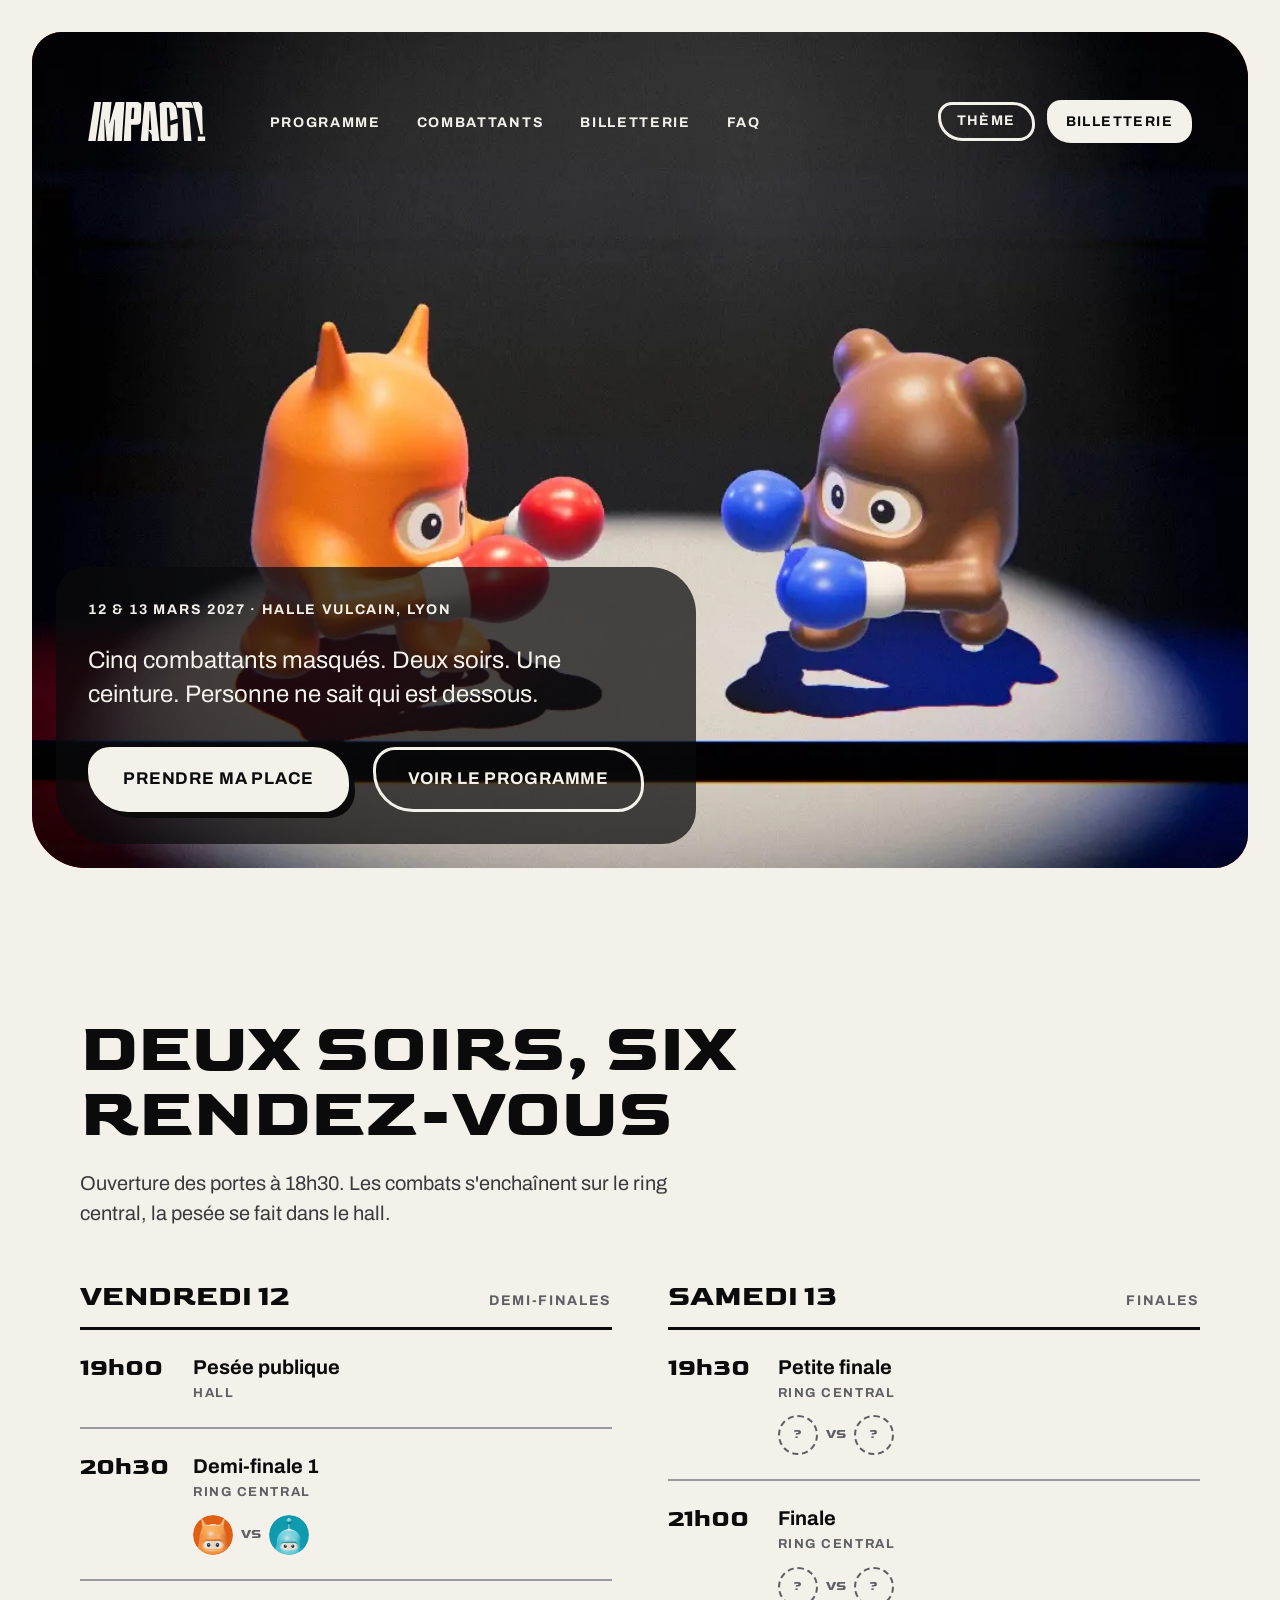
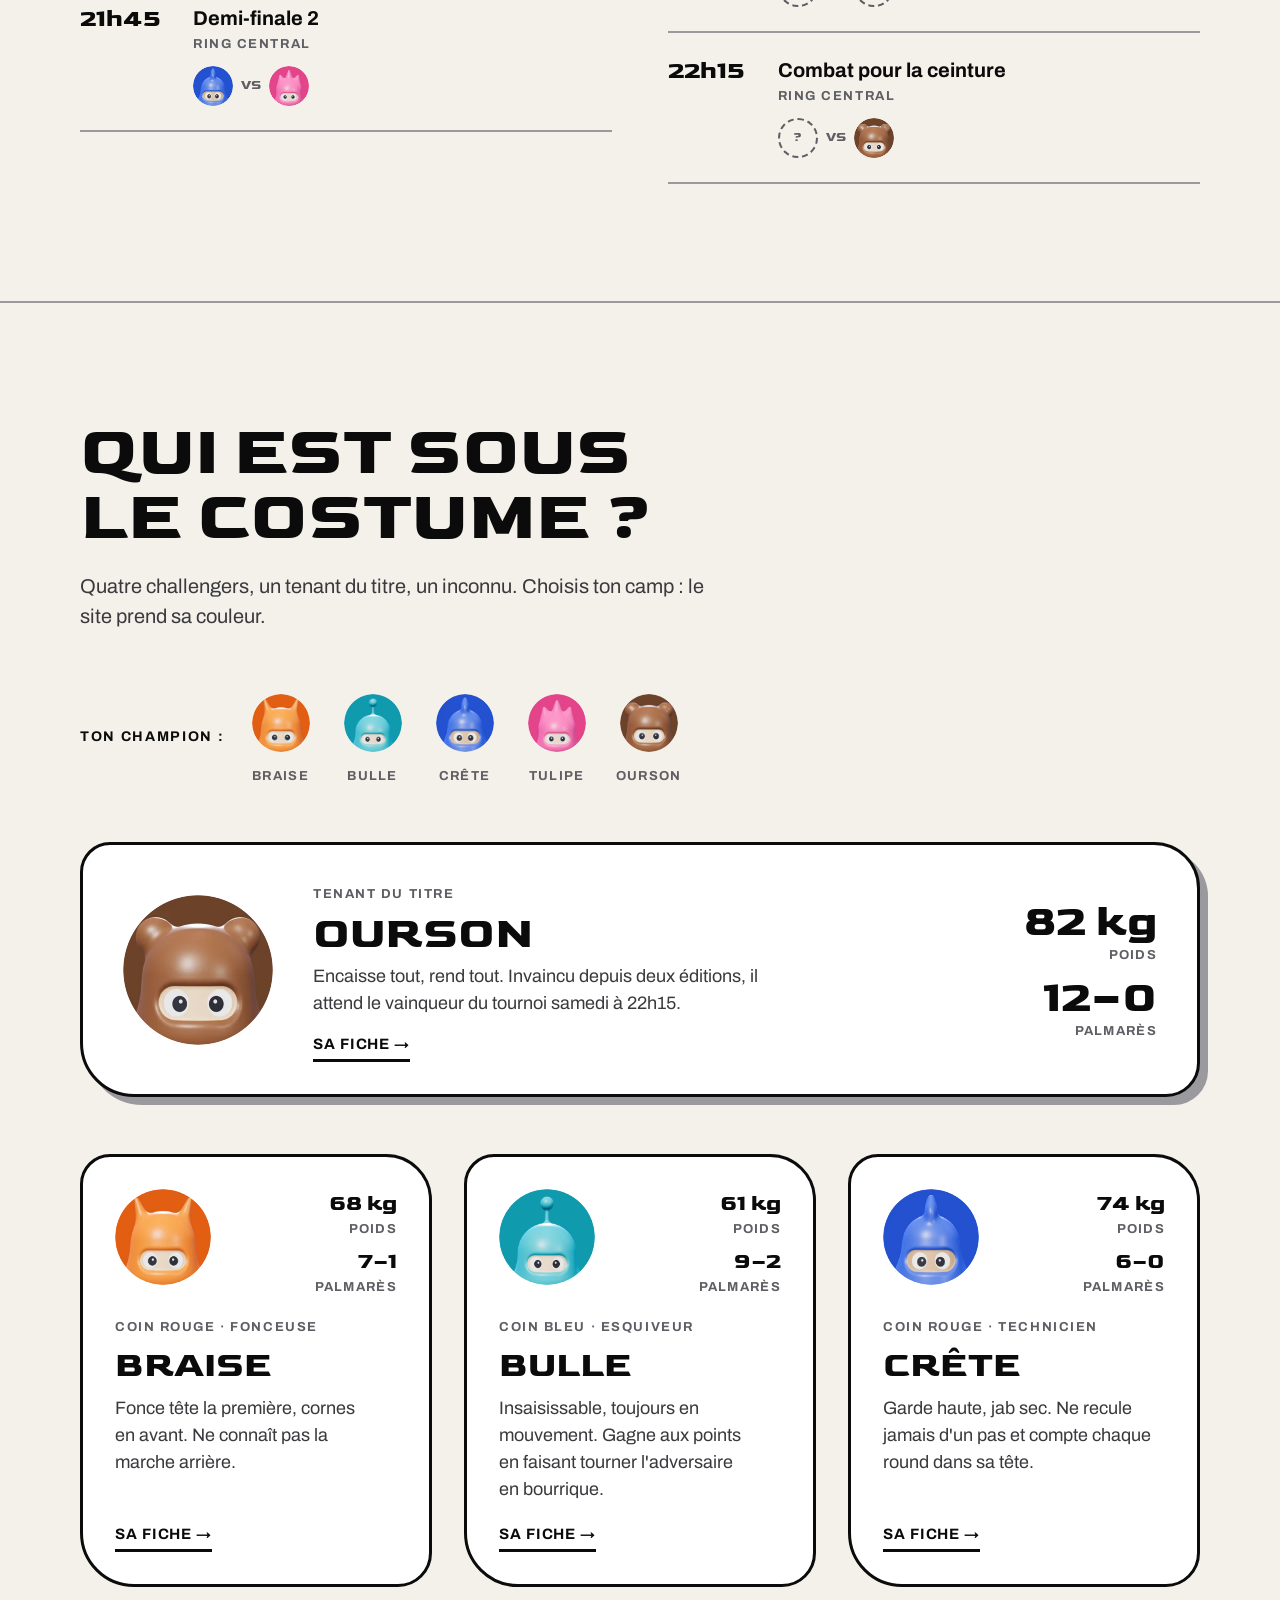
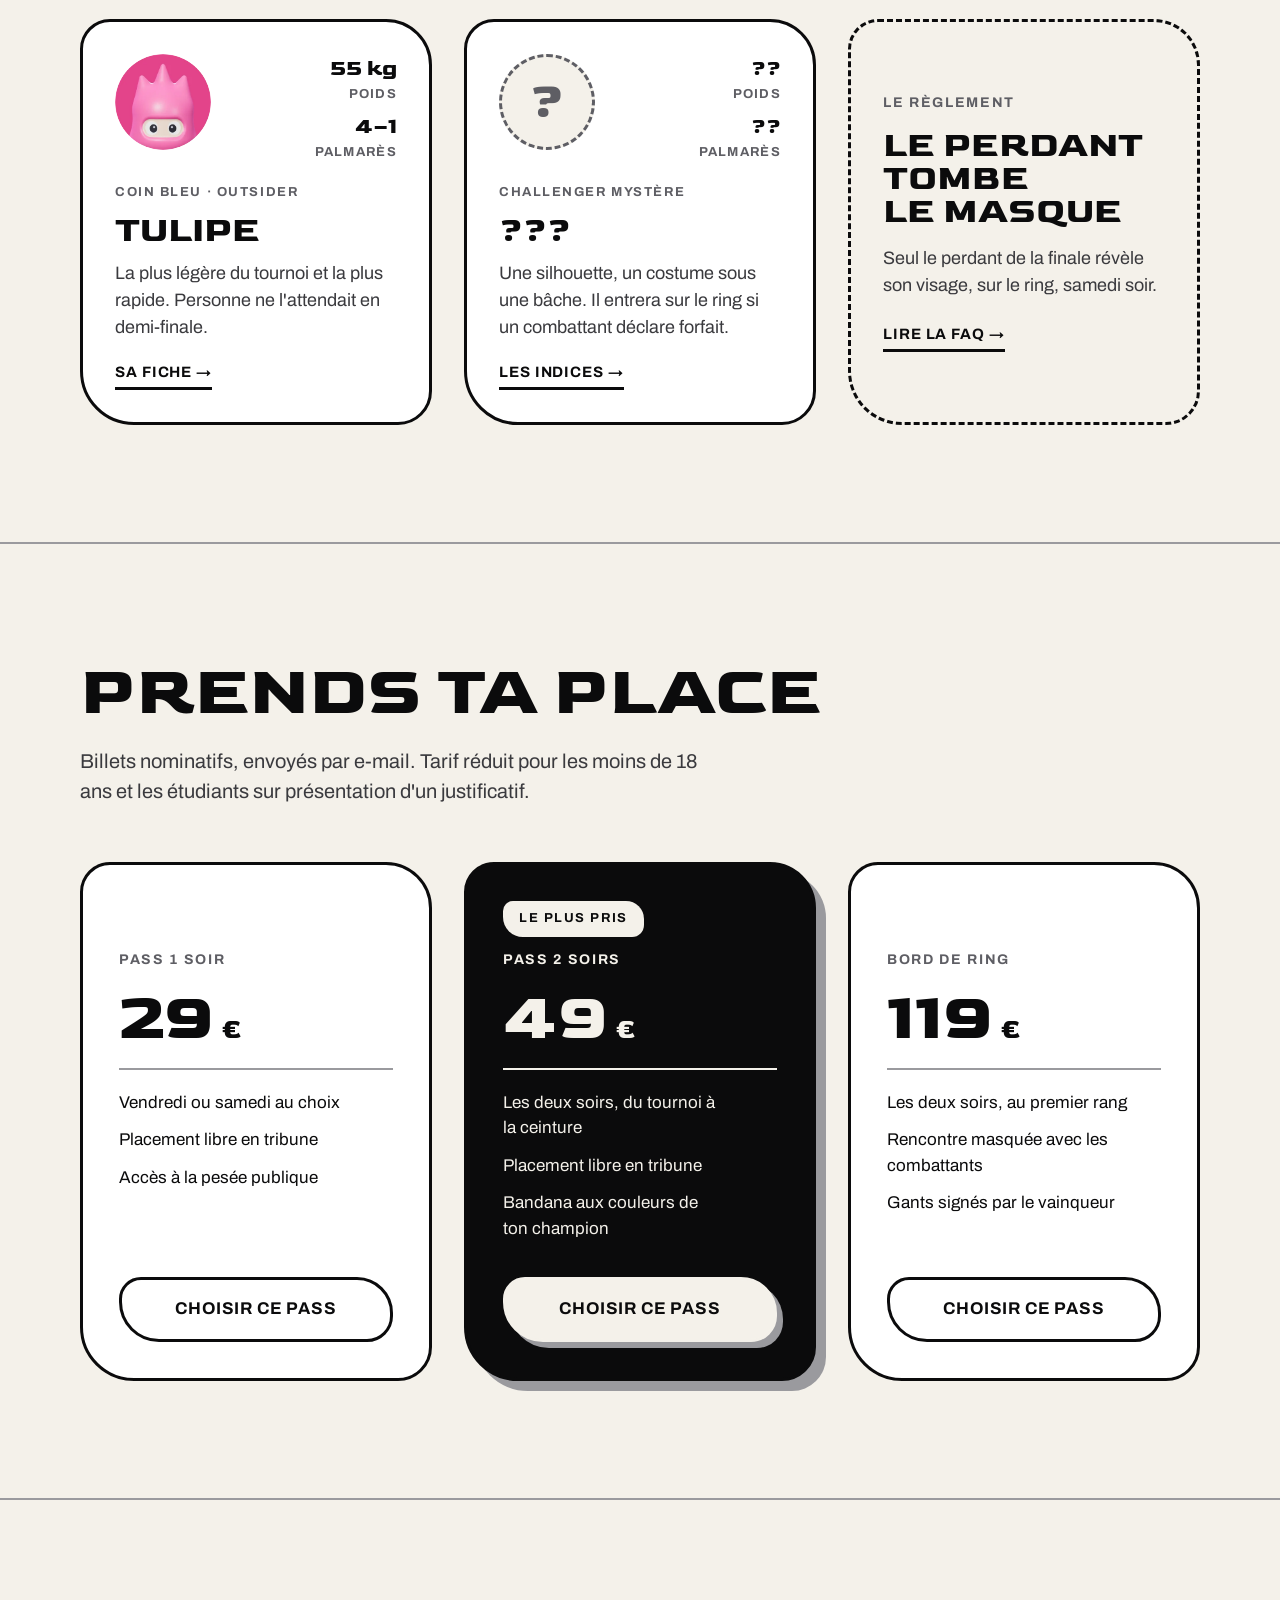
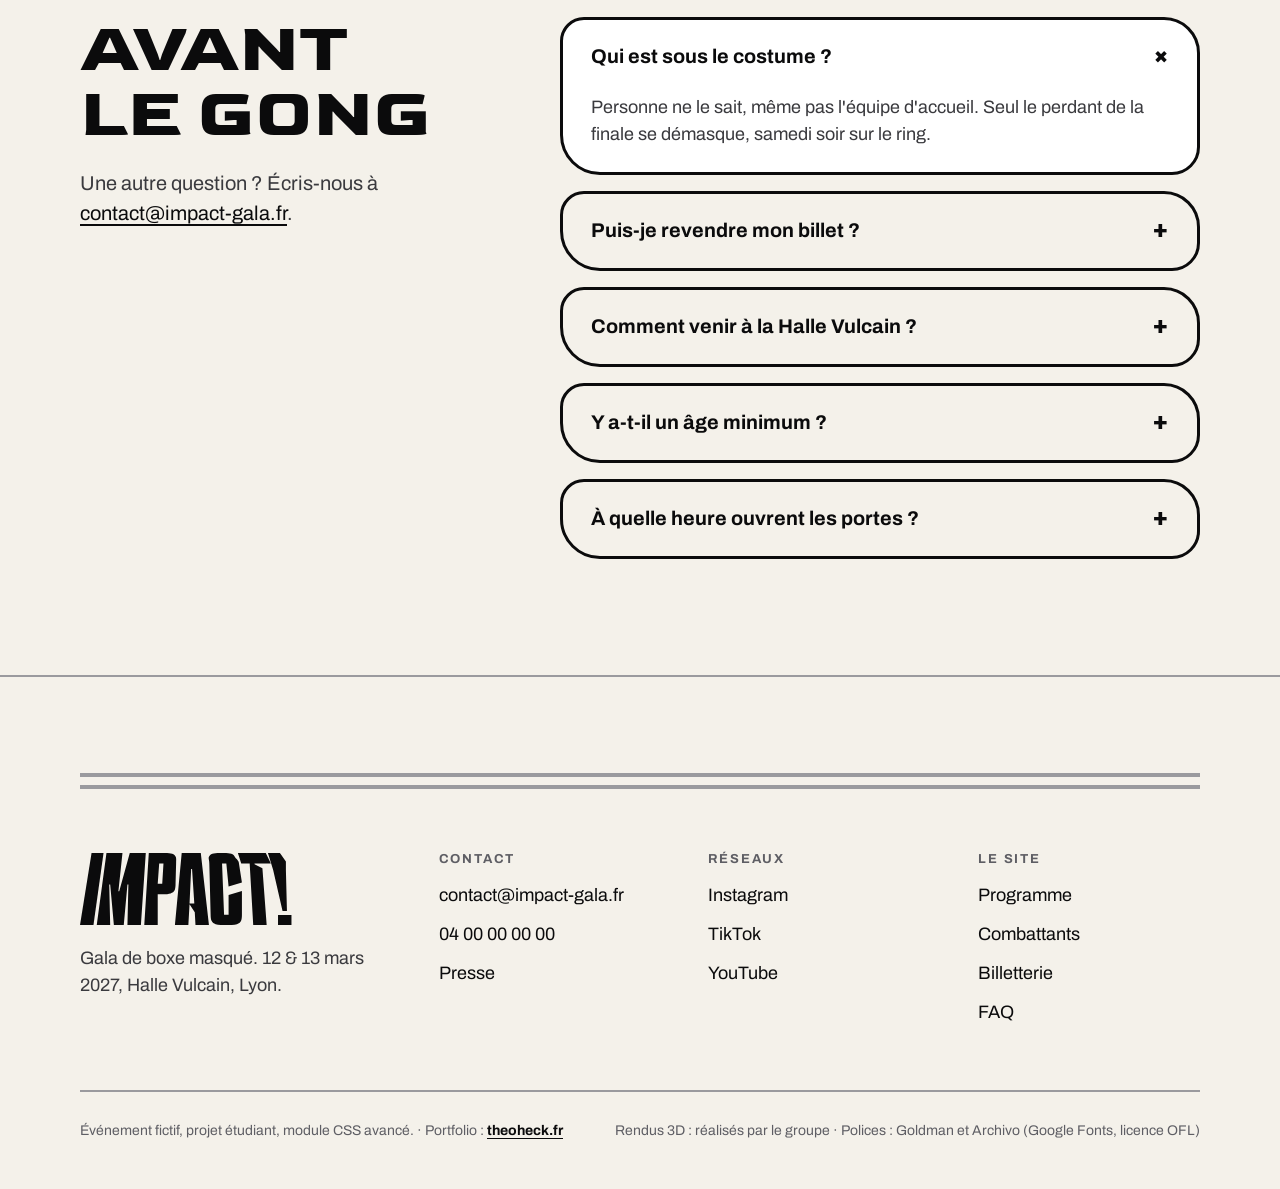
==== index.html @ b8bf63a7 "Site Impact! : accueil, fiches combattants et README" ====
<!doctype html>
<html lang="fr">
<head>
  <meta charset="utf-8">
  <meta name="viewport" content="width=device-width, initial-scale=1">
  <title>Impact! — Gala de boxe masqué · 12 &amp; 13 mars 2027, Lyon</title>
  <meta name="description" content="Impact!, gala de boxe masqué : cinq combattants en costume, deux soirs, une ceinture. 12 et 13 mars 2027 à la Halle Vulcain, Lyon.">
  <link rel="preconnect" href="https://fonts.googleapis.com">
  <link rel="preconnect" href="https://fonts.gstatic.com" crossorigin>
  <link rel="stylesheet" href="https://fonts.googleapis.com/css2?family=Archivo:wght@400;700&family=Goldman:wght@400;700&display=swap">
  <link rel="stylesheet" href="css/main.css">
</head>
<body>
  <svg class="u-visually-hidden" aria-hidden="true" focusable="false">
    <symbol id="logo-impact" viewBox="0 0 117.641 40">
      <path d="M6.41144 0.00103068H13.0582L7.46209 39.999H2.01035e-06L6.41144 0.00103068Z"/>
      <path d="M14.6831 0.00103068H23.565L21.305 21.2352H21.7672L27.6236 0.00103068H36.5055L33.7859 39.999H26.3237L26.852 17.4119H26.3237L24.2766 39.999H18.7956L16.7484 17.4119H16.2202L16.7484 39.999H9.28635L14.6831 0.00103068Z"/>
      <path d="M38.1769 0.00103068H47.0588C48.9016 0.00103068 50.2742 0.157884 51.1762 0.471592C52.1564 0.824515 52.8232 1.41272 53.1761 2.23621C53.4896 2.98126 53.3273 4.15767 53.3273 5.76544L53.0296 17.1178C53.0296 18.7256 52.8535 19.902 52.5014 20.647C52.1053 21.4705 51.3568 22.0587 50.2562 22.4116C49.2436 22.7254 47.7028 22.8822 45.6335 22.8822H43.1242V39.999H35.6623L38.1769 0.00103068ZM43.9436 5.76544L43.1242 17.1178H45.6335L46.3208 5.76544H43.9436Z"/>
      <path d="M56.4397 0.00103068H67.0274L71.5519 39.999H64.0896L63.6935 32.8817L60.788 28.4702L60.1275 39.999H52.6655L56.4397 0.00103068ZM61.6774 8.82411L60.788 27.9996H63.4294L62.178 8.82411H61.6774Z"/>
      <path d="M77.6228 0.00103068H79.8579C81.7011 0.00103068 83.0737 0.157884 83.9754 0.471592C84.9559 0.824515 85.6224 1.41272 85.9753 2.23621C86.2891 2.98126 88.2099 4.15767 88.2099 5.76544L89.8527 16.4119L82.4566 18.6471L81.2035 5.76544H78.8262L79.9474 34.2346H82.4566V23.3528L89.8527 21.1176V34.2346C89.8527 35.8424 89.6766 37.0188 89.3242 37.7638C88.9281 38.5873 88.1799 39.1755 87.0791 39.5284C86.0665 39.8422 84.5257 39.999 82.4566 39.999H79.9474C77.8339 39.999 76.2711 39.8422 75.2588 39.5284C74.2021 39.1755 73.4756 38.5873 73.0795 37.7638C72.6833 37.0188 72.4851 35.8424 72.4851 34.2346L71.7575 5.76544C71.7575 4.15767 71.1525 2.98126 71.5054 2.23621C71.8584 1.41272 72.5054 0.824515 73.4465 0.471592C74.3485 0.157884 75.7405 0.00103068 77.6228 0.00103068Z"/>
      <path d="M87.6231 0.00103068H103.093L105.914 5.76544H96.8435V6.17718L101.223 8.47118L103.589 39.999H96.1271L94.1537 5.76544H89.4619L87.6231 0.00103068Z"/>
      <path d="M104.292 0.00103068H110.939L114.259 4.70667V9.41231L114.841 32.1758H112.398L107.19 9.41231L104.292 0.00103068ZM109.888 34.411H117.35V39.999H109.888V34.411Z"/>
    </symbol>
  </svg>

  <a class="skip-link" href="#contenu">Aller au contenu</a>

  <header class="site-header">
    <h1 class="site-header__brand" id="hero-titre">
      <a href="index.html" class="site-header__logo"><svg class="logo" viewBox="0 0 117.641 40" aria-hidden="true" focusable="false"><use href="#logo-impact"/></svg><span class="u-visually-hidden">Impact! Gala de boxe masqué</span></a>
    </h1>

    <button class="btn btn--small btn--ghost site-header__menu" type="button" popovertarget="menu-principal">Menu</button>

    <nav class="nav" id="menu-principal" popover aria-label="Navigation principale">
      <ul class="nav__list" role="list">
        <li><a class="nav__link" href="#programme">Programme</a></li>
        <li><a class="nav__link" href="#combattants">Combattants</a></li>
        <li><a class="nav__link" href="#billetterie">Billetterie</a></li>
        <li><a class="nav__link" href="#faq">FAQ</a></li>
      </ul>
      <button class="btn btn--small btn--ghost nav__close" type="button" popovertarget="menu-principal" popovertargetaction="hide">Fermer</button>
    </nav>

    <div class="site-header__actions">
      <label class="theme-switch">
        <input class="theme-switch__input" type="checkbox" id="theme-toggle">
        <span class="theme-switch__label">Thème<span class="u-visually-hidden"> : inverser clair et sombre</span></span>
      </label>
      <a class="btn btn--small site-header__cta" href="#billetterie">Billetterie</a>
    </div>
  </header>

  <main id="contenu">

    <section class="hero" aria-labelledby="hero-titre">
      <p class="hero__date label">
        <time datetime="2027-03-12">12</time> &amp; <time datetime="2027-03-13">13 mars 2027</time> · Halle Vulcain, Lyon
      </p>
      <div class="hero__media">
        <video class="hero__video" src="img/braise-vs-ourson.mp4" poster="img/braise-vs-ourson-poster.webp" width="1280" height="720" autoplay muted loop playsinline aria-label="Boucle vidéo : Braise, costume orange à cornes, et Ourson, costume marron à oreilles rondes, échangent des coups sous le projecteur du ring."></video>
      </div>
      <p class="hero__lead">Cinq combattants masqués. Deux soirs. Une ceinture. Personne ne sait qui est dessous.</p>
      <div class="hero__actions">
        <a class="btn" href="#billetterie">Prendre ma place</a>
        <a class="btn btn--ghost" href="#programme">Voir le programme</a>
      </div>
    </section>

    <section class="section programme" id="programme" aria-labelledby="programme-titre">
      <div class="section__intro programme__intro">
        <h2 class="section__title" id="programme-titre">Deux soirs, six rendez-vous</h2>
        <p class="section__lead">Ouverture des portes à 18h30. Les combats s'enchaînent sur le ring central, la pesée se fait dans le hall.</p>
      </div>

      <div class="day programme__day1">
        <h3 class="day__title">Vendredi 12 <span class="day__phase">Demi-finales</span></h3>
        <ol class="day__slots" role="list">
          <li class="slot">
            <time class="slot__time" datetime="2027-03-12T19:00">19h00</time>
            <div class="slot__body">
              <p class="slot__title">Pesée publique</p>
              <p class="slot__place">Hall</p>
            </div>
          </li>
          <li class="slot">
            <time class="slot__time" datetime="2027-03-12T20:30">20h30</time>
            <div class="slot__body">
              <p class="slot__title">Demi-finale 1</p>
              <p class="slot__place">Ring central</p>
              <p class="versus">
                <img class="versus__fighter" src="img/braise.webp" width="40" height="40" alt="Braise">
                <span class="versus__vs">VS</span>
                <img class="versus__fighter" src="img/bulle.webp" width="40" height="40" alt="Bulle">
              </p>
            </div>
          </li>
          <li class="slot">
            <time class="slot__time" datetime="2027-03-12T21:45">21h45</time>
            <div class="slot__body">
              <p class="slot__title">Demi-finale 2</p>
              <p class="slot__place">Ring central</p>
              <p class="versus">
                <img class="versus__fighter" src="img/crete.webp" width="40" height="40" alt="Crête">
                <span class="versus__vs">VS</span>
                <img class="versus__fighter" src="img/tulipe.webp" width="40" height="40" alt="Tulipe">
              </p>
            </div>
          </li>
        </ol>
      </div>

      <div class="day programme__day2">
        <h3 class="day__title">Samedi 13 <span class="day__phase">Finales</span></h3>
        <ol class="day__slots" role="list">
          <li class="slot">
            <time class="slot__time" datetime="2027-03-13T19:30">19h30</time>
            <div class="slot__body">
              <p class="slot__title">Petite finale</p>
              <p class="slot__place">Ring central</p>
              <p class="versus">
                <span class="versus__fighter versus__fighter--unknown" role="img" aria-label="Perdant de la demi-finale 1">?</span>
                <span class="versus__vs">VS</span>
                <span class="versus__fighter versus__fighter--unknown" role="img" aria-label="Perdant de la demi-finale 2">?</span>
              </p>
            </div>
          </li>
          <li class="slot">
            <time class="slot__time" datetime="2027-03-13T21:00">21h00</time>
            <div class="slot__body">
              <p class="slot__title">Finale</p>
              <p class="slot__place">Ring central</p>
              <p class="versus">
                <span class="versus__fighter versus__fighter--unknown" role="img" aria-label="Vainqueur de la demi-finale 1">?</span>
                <span class="versus__vs">VS</span>
                <span class="versus__fighter versus__fighter--unknown" role="img" aria-label="Vainqueur de la demi-finale 2">?</span>
              </p>
            </div>
          </li>
          <li class="slot">
            <time class="slot__time" datetime="2027-03-13T22:15">22h15</time>
            <div class="slot__body">
              <p class="slot__title">Combat pour la ceinture</p>
              <p class="slot__place">Ring central</p>
              <p class="versus">
                <span class="versus__fighter versus__fighter--unknown" role="img" aria-label="Vainqueur du tournoi">?</span>
                <span class="versus__vs">VS</span>
                <img class="versus__fighter" src="img/ourson.webp" width="40" height="40" alt="Ourson">
              </p>
            </div>
          </li>
        </ol>
      </div>
    </section>

    <section class="section" id="combattants" aria-labelledby="combattants-titre">
      <div class="section__intro">
        <h2 class="section__title" id="combattants-titre">Qui est sous le costume ?</h2>
        <p class="section__lead">Quatre challengers, un tenant du titre, un inconnu. Choisis ton camp : le site prend sa couleur.</p>
      </div>

      <fieldset class="picker">
        <legend class="picker__legend label">Ton champion :</legend>
        <ul class="picker__list" role="list">
          <li>
            <input class="picker__input" type="radio" name="champion" id="champion-braise">
            <label class="picker__option" for="champion-braise"><img class="picker__avatar" src="img/braise.webp" width="60" height="60" alt="">Braise</label>
          </li>
          <li>
            <input class="picker__input" type="radio" name="champion" id="champion-bulle">
            <label class="picker__option" for="champion-bulle"><img class="picker__avatar" src="img/bulle.webp" width="60" height="60" alt="">Bulle</label>
          </li>
          <li>
            <input class="picker__input" type="radio" name="champion" id="champion-crete">
            <label class="picker__option" for="champion-crete"><img class="picker__avatar" src="img/crete.webp" width="60" height="60" alt="">Crête</label>
          </li>
          <li>
            <input class="picker__input" type="radio" name="champion" id="champion-tulipe">
            <label class="picker__option" for="champion-tulipe"><img class="picker__avatar" src="img/tulipe.webp" width="60" height="60" alt="">Tulipe</label>
          </li>
          <li>
            <input class="picker__input" type="radio" name="champion" id="champion-ourson">
            <label class="picker__option" for="champion-ourson"><img class="picker__avatar" src="img/ourson.webp" width="60" height="60" alt="">Ourson</label>
          </li>
        </ul>
      </fieldset>

      <div class="spotlight">
        <article class="fighter">
          <img class="fighter__avatar fighter__avatar--ourson" src="img/ourson.webp" width="150" height="150" alt="Ourson, costume marron à oreilles rondes">
          <dl class="fighter__stats">
            <div class="fighter__stat"><dt>Poids</dt><dd>82 kg</dd></div>
            <div class="fighter__stat"><dt>Palmarès</dt><dd>12–0</dd></div>
          </dl>
          <p class="fighter__role">Tenant du titre</p>
          <h3 class="fighter__name">Ourson</h3>
          <p class="fighter__bio">Encaisse tout, rend tout. Invaincu depuis deux éditions, il attend le vainqueur du tournoi samedi à 22h15.</p>
          <a class="link-arrow fighter__link" href="ourson.html">Sa fiche →</a>
        </article>
      </div>

      <ul class="fighters" role="list">
        <li class="fighters__item">
          <article class="fighter">
            <img class="fighter__avatar fighter__avatar--braise" src="img/braise.webp" width="128" height="128" alt="Braise, costume orange à deux cornes">
            <dl class="fighter__stats">
              <div class="fighter__stat"><dt>Poids</dt><dd>68 kg</dd></div>
              <div class="fighter__stat"><dt>Palmarès</dt><dd>7–1</dd></div>
            </dl>
            <p class="fighter__role">Coin rouge · Fonceuse</p>
            <h3 class="fighter__name">Braise</h3>
            <p class="fighter__bio">Fonce tête la première, cornes en avant. Ne connaît pas la marche arrière.</p>
            <a class="link-arrow fighter__link" href="braise.html">Sa fiche →</a>
          </article>
        </li>
        <li class="fighters__item">
          <article class="fighter">
            <img class="fighter__avatar fighter__avatar--bulle" src="img/bulle.webp" width="128" height="128" alt="Bulle, costume bleu ciel à antenne">
            <dl class="fighter__stats">
              <div class="fighter__stat"><dt>Poids</dt><dd>61 kg</dd></div>
              <div class="fighter__stat"><dt>Palmarès</dt><dd>9–2</dd></div>
            </dl>
            <p class="fighter__role">Coin bleu · Esquiveur</p>
            <h3 class="fighter__name">Bulle</h3>
            <p class="fighter__bio">Insaisissable, toujours en mouvement. Gagne aux points en faisant tourner l'adversaire en bourrique.</p>
            <a class="link-arrow fighter__link" href="bulle.html">Sa fiche →</a>
          </article>
        </li>
        <li class="fighters__item">
          <article class="fighter">
            <img class="fighter__avatar fighter__avatar--crete" src="img/crete.webp" width="128" height="128" alt="Crête, costume bleu à aileron">
            <dl class="fighter__stats">
              <div class="fighter__stat"><dt>Poids</dt><dd>74 kg</dd></div>
              <div class="fighter__stat"><dt>Palmarès</dt><dd>6–0</dd></div>
            </dl>
            <p class="fighter__role">Coin rouge · Technicien</p>
            <h3 class="fighter__name">Crête</h3>
            <p class="fighter__bio">Garde haute, jab sec. Ne recule jamais d'un pas et compte chaque round dans sa tête.</p>
            <a class="link-arrow fighter__link" href="crete.html">Sa fiche →</a>
          </article>
        </li>
        <li class="fighters__item">
          <article class="fighter">
            <img class="fighter__avatar fighter__avatar--tulipe" src="img/tulipe.webp" width="128" height="128" alt="Tulipe, costume rose à couronne">
            <dl class="fighter__stats">
              <div class="fighter__stat"><dt>Poids</dt><dd>55 kg</dd></div>
              <div class="fighter__stat"><dt>Palmarès</dt><dd>4–1</dd></div>
            </dl>
            <p class="fighter__role">Coin bleu · Outsider</p>
            <h3 class="fighter__name">Tulipe</h3>
            <p class="fighter__bio">La plus légère du tournoi et la plus rapide. Personne ne l'attendait en demi-finale.</p>
            <a class="link-arrow fighter__link" href="tulipe.html">Sa fiche →</a>
          </article>
        </li>
        <li class="fighters__item">
          <article class="fighter fighter--mystery">
            <span class="fighter__avatar fighter__avatar--unknown" role="img" aria-label="Silhouette inconnue">?</span>
            <dl class="fighter__stats">
              <div class="fighter__stat"><dt>Poids</dt><dd>??</dd></div>
              <div class="fighter__stat"><dt>Palmarès</dt><dd>??</dd></div>
            </dl>
            <p class="fighter__role">Challenger mystère</p>
            <h3 class="fighter__name">???</h3>
            <p class="fighter__bio">Une silhouette, un costume sous une bâche. Il entrera sur le ring si un combattant déclare forfait.</p>
            <a class="link-arrow fighter__link" href="mystere.html">Les indices →</a>
          </article>
        </li>
        <li class="fighters__item">
          <article class="rules">
            <p class="rules__kicker label">Le règlement</p>
            <h3 class="rules__title">Le perdant tombe le masque</h3>
            <p class="rules__text">Seul le perdant de la finale révèle son visage, sur le ring, samedi soir.</p>
            <a class="link-arrow" href="#faq">Lire la FAQ →</a>
          </article>
        </li>
      </ul>
    </section>

    <section class="section" id="billetterie" aria-labelledby="billetterie-titre">
      <div class="section__intro">
        <h2 class="section__title" id="billetterie-titre">Prends ta place</h2>
        <p class="section__lead">Billets nominatifs, envoyés par e-mail. Tarif réduit pour les moins de 18 ans et les étudiants sur présentation d'un justificatif.</p>
      </div>

      <ul class="offers" role="list">
        <li class="offers__item">
          <article class="offer" aria-labelledby="offre-1">
            <h3 class="offer__name" id="offre-1">Pass 1 soir</h3>
            <p class="offer__price">29<span class="offer__currency"> €</span></p>
            <ul class="offer__perks" role="list">
              <li>Vendredi ou samedi au choix</li>
              <li>Placement libre en tribune</li>
              <li>Accès à la pesée publique</li>
            </ul>
            <a class="btn btn--ghost btn--block offer__cta" href="#billetterie" aria-describedby="offre-1">Choisir ce pass</a>
          </article>
        </li>
        <li class="offers__item">
          <article class="offer" aria-labelledby="offre-2">
            <p class="offer__badge">Le plus pris</p>
            <h3 class="offer__name" id="offre-2">Pass 2 soirs</h3>
            <p class="offer__price">49<span class="offer__currency"> €</span></p>
            <ul class="offer__perks" role="list">
              <li>Les deux soirs, du tournoi à la ceinture</li>
              <li>Placement libre en tribune</li>
              <li>Bandana aux couleurs de ton champion</li>
            </ul>
            <a class="btn btn--block offer__cta" href="#billetterie" aria-describedby="offre-2">Choisir ce pass</a>
          </article>
        </li>
        <li class="offers__item">
          <article class="offer" aria-labelledby="offre-3">
            <h3 class="offer__name" id="offre-3">Bord de ring</h3>
            <p class="offer__price">119<span class="offer__currency"> €</span></p>
            <ul class="offer__perks" role="list">
              <li>Les deux soirs, au premier rang</li>
              <li>Rencontre masquée avec les combattants</li>
              <li>Gants signés par le vainqueur</li>
            </ul>
            <a class="btn btn--ghost btn--block offer__cta" href="#billetterie" aria-describedby="offre-3">Choisir ce pass</a>
          </article>
        </li>
      </ul>
    </section>

    <section class="section faq" id="faq" aria-labelledby="faq-titre">
      <div class="section__intro faq__intro">
        <h2 class="section__title" id="faq-titre">Avant le gong</h2>
        <p class="section__lead">Une autre question ? Écris-nous à <a href="mailto:contact@impact-gala.fr">contact@impact-gala.fr</a>.</p>
      </div>

      <div class="faq__list">
        <details class="faq-item" name="faq" open>
          <summary class="faq-item__question">Qui est sous le costume ?</summary>
          <p class="faq-item__answer">Personne ne le sait, même pas l'équipe d'accueil. Seul le perdant de la finale se démasque, samedi soir sur le ring.</p>
        </details>
        <details class="faq-item" name="faq">
          <summary class="faq-item__question">Puis-je revendre mon billet ?</summary>
          <p class="faq-item__answer">Oui, sur la bourse officielle du site jusqu'au 10 mars à minuit. Les billets étant nominatifs, le nouveau nom est inscrit gratuitement.</p>
        </details>
        <details class="faq-item" name="faq">
          <summary class="faq-item__question">Comment venir à la Halle Vulcain ?</summary>
          <p class="faq-item__answer">En tram, arrêt Vulcain, puis trois minutes à pied. Un parking vélo gardé est installé devant l'entrée ; il n'y a pas de parking voiture sur place.</p>
        </details>
        <details class="faq-item" name="faq">
          <summary class="faq-item__question">Y a-t-il un âge minimum ?</summary>
          <p class="faq-item__answer">Le gala est ouvert dès 12 ans. Les moins de 16 ans viennent accompagnés d'un adulte muni de son propre billet.</p>
        </details>
        <details class="faq-item" name="faq">
          <summary class="faq-item__question">À quelle heure ouvrent les portes ?</summary>
          <p class="faq-item__answer">À 18h30 les deux soirs. Vendredi, la pesée publique commence à 19h00 dans le hall, avant la première demi-finale.</p>
        </details>
      </div>
    </section>

  </main>

  <footer class="site-footer">
    <div class="site-footer__ropes" aria-hidden="true"></div>
    <div class="site-footer__grid">
      <div class="site-footer__brand">
        <svg class="logo logo--footer" viewBox="0 0 117.641 40" aria-hidden="true" focusable="false"><use href="#logo-impact"/></svg>
        <p>Gala de boxe masqué. 12 &amp; 13 mars 2027, Halle Vulcain, Lyon.</p>
      </div>
      <div class="site-footer__col">
        <h2 class="site-footer__heading" id="footer-contact">Contact</h2>
        <ul class="site-footer__links" role="list">
          <li><a href="mailto:contact@impact-gala.fr">contact@impact-gala.fr</a></li>
          <li><a href="tel:+33400000000">04 00 00 00 00</a></li>
          <li><a href="mailto:presse@impact-gala.fr">Presse</a></li>
        </ul>
      </div>
      <div class="site-footer__col">
        <h2 class="site-footer__heading" id="footer-reseaux">Réseaux</h2>
        <ul class="site-footer__links" role="list">
          <li><a href="https://www.instagram.com/">Instagram <span class="u-visually-hidden">(compte fictif)</span></a></li>
          <li><a href="https://www.tiktok.com/">TikTok <span class="u-visually-hidden">(compte fictif)</span></a></li>
          <li><a href="https://www.youtube.com/">YouTube <span class="u-visually-hidden">(compte fictif)</span></a></li>
        </ul>
      </div>
      <nav class="site-footer__col" aria-labelledby="footer-site">
        <h2 class="site-footer__heading" id="footer-site">Le site</h2>
        <ul class="site-footer__links" role="list">
          <li><a href="#programme">Programme</a></li>
          <li><a href="#combattants">Combattants</a></li>
          <li><a href="#billetterie">Billetterie</a></li>
          <li><a href="#faq">FAQ</a></li>
        </ul>
      </nav>
    </div>
    <div class="site-footer__legal">
      <p>Événement fictif, projet étudiant, module CSS avancé. · Portfolio : <a href="https://theoheck.fr">theoheck.fr</a></p>
      <p>Rendus 3D : réalisés par le groupe · Polices : Goldman et Archivo (Google Fonts, licence OFL)</p>
    </div>
  </footer>

  <script src="js/main.js" defer></script>
</body>
</html>
---- css/main.css ----
/* ==========================================================================
   main.css — Point d'entrée unique des styles (seul fichier lié dans index.html)
   --------------------------------------------------------------------------
   1. On déclare l'ORDRE des layers UNE SEULE FOIS, ici, avant tout le reste.
      Le dernier layer de la liste l'emporte sur les précédents, quelle que
      soit la spécificité des sélecteurs : utilities > components > layout
      > base > reset.
   2. On importe ensuite chaque fichier. Chaque fichier enveloppe déjà son
      contenu dans le bon @layer (voir l'en-tête de chacun).
   Rappel : une instruction @layer « déclarative » (sans bloc) est la seule
   règle autorisée avant les @import.
   ⚠ N'écrivez PAS de règles dans ce fichier : une règle hors layer
     l'emporterait sur TOUS les layers (exigence 1).
   ========================================================================== */

@layer reset, base, layout, components, utilities;

@import url("reset.css");
@import url("tokens.css");     /* tokens rangés dans le layer base */
@import url("base.css");
@import url("layout.css");
@import url("components.css");
@import url("utilities.css");
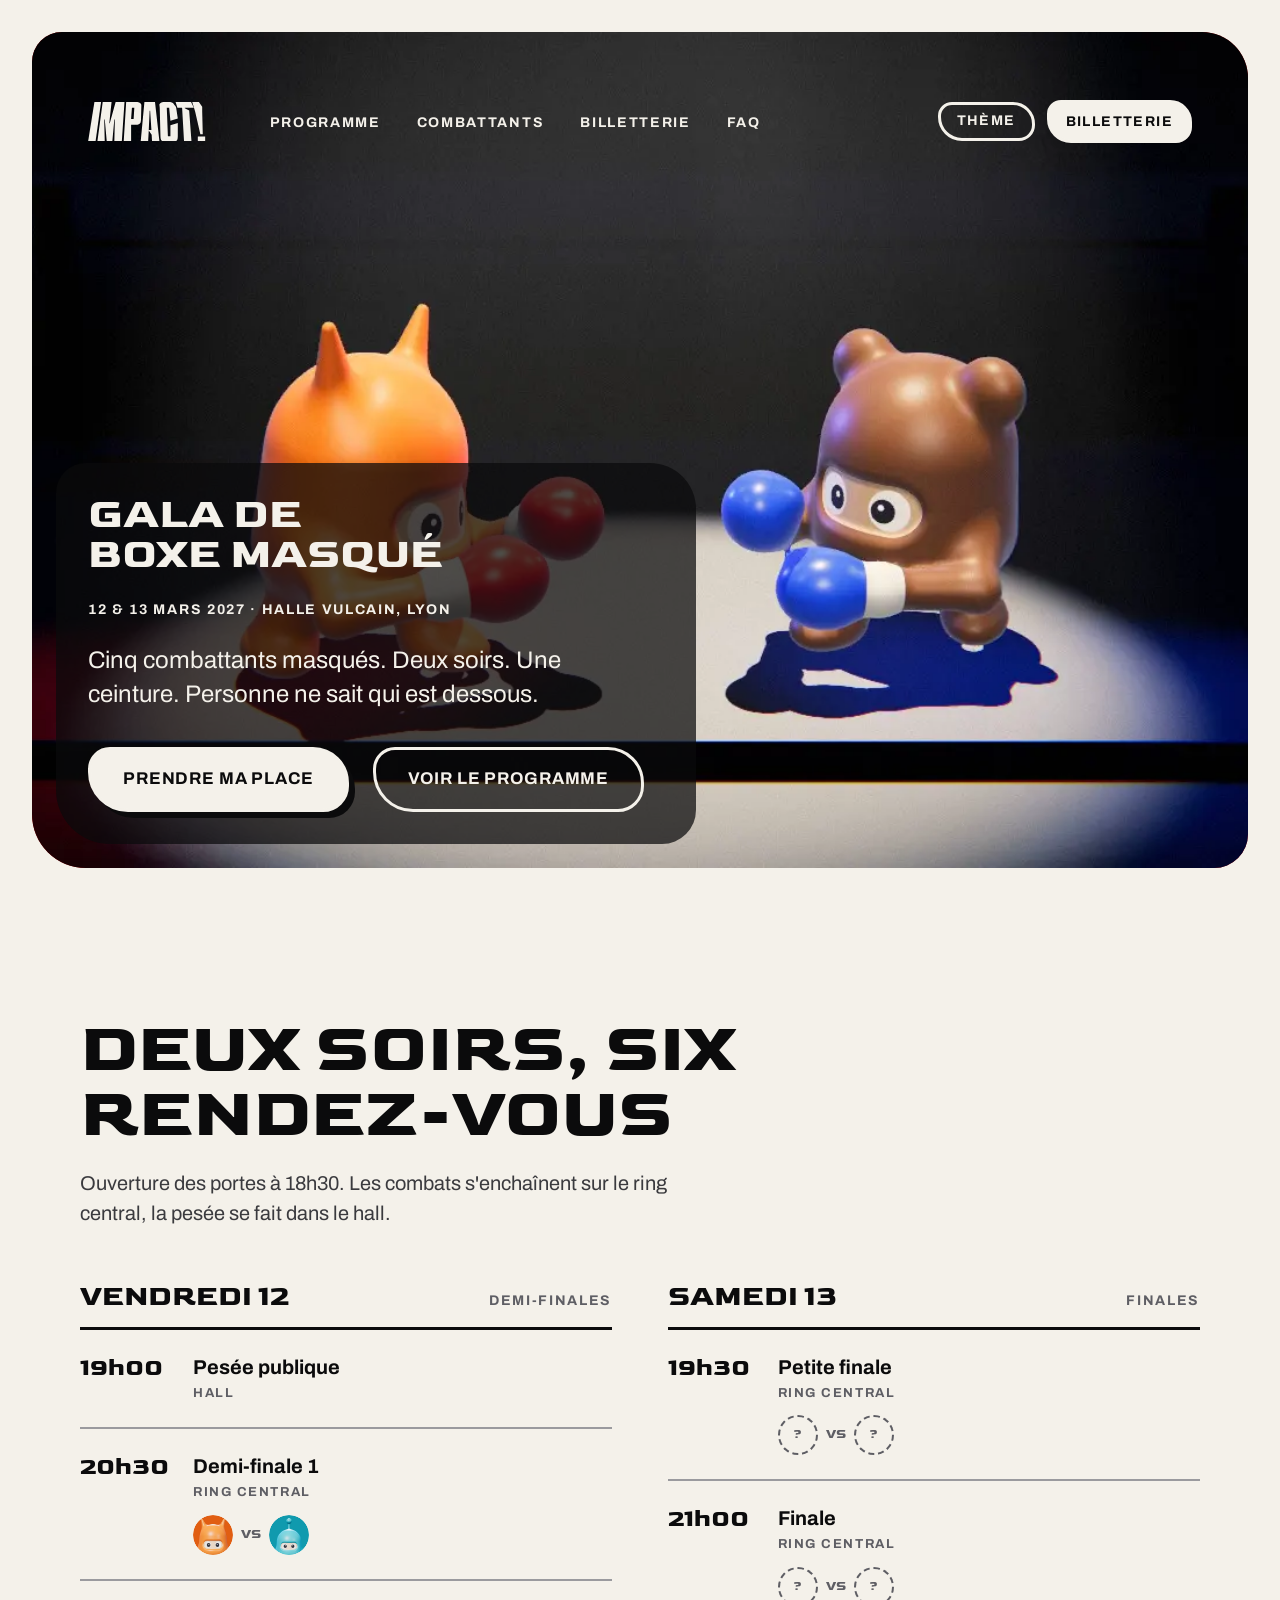
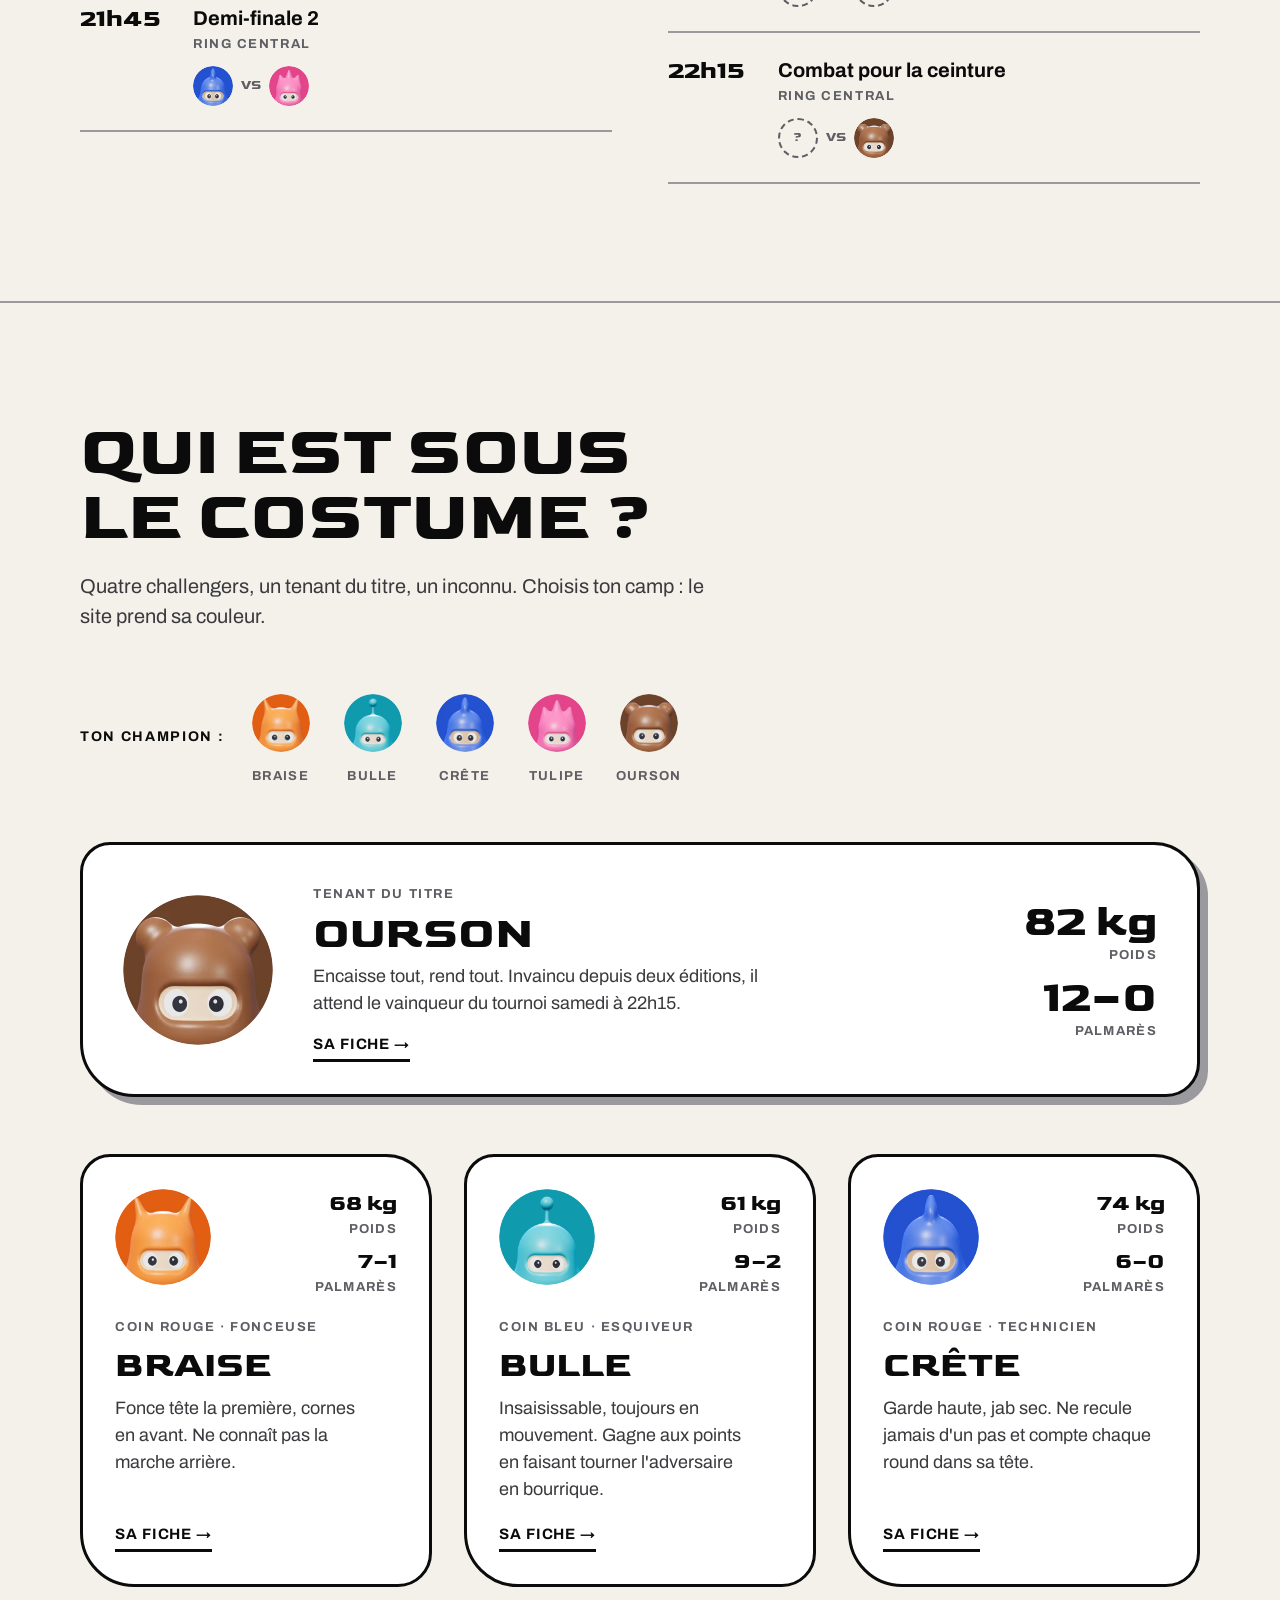
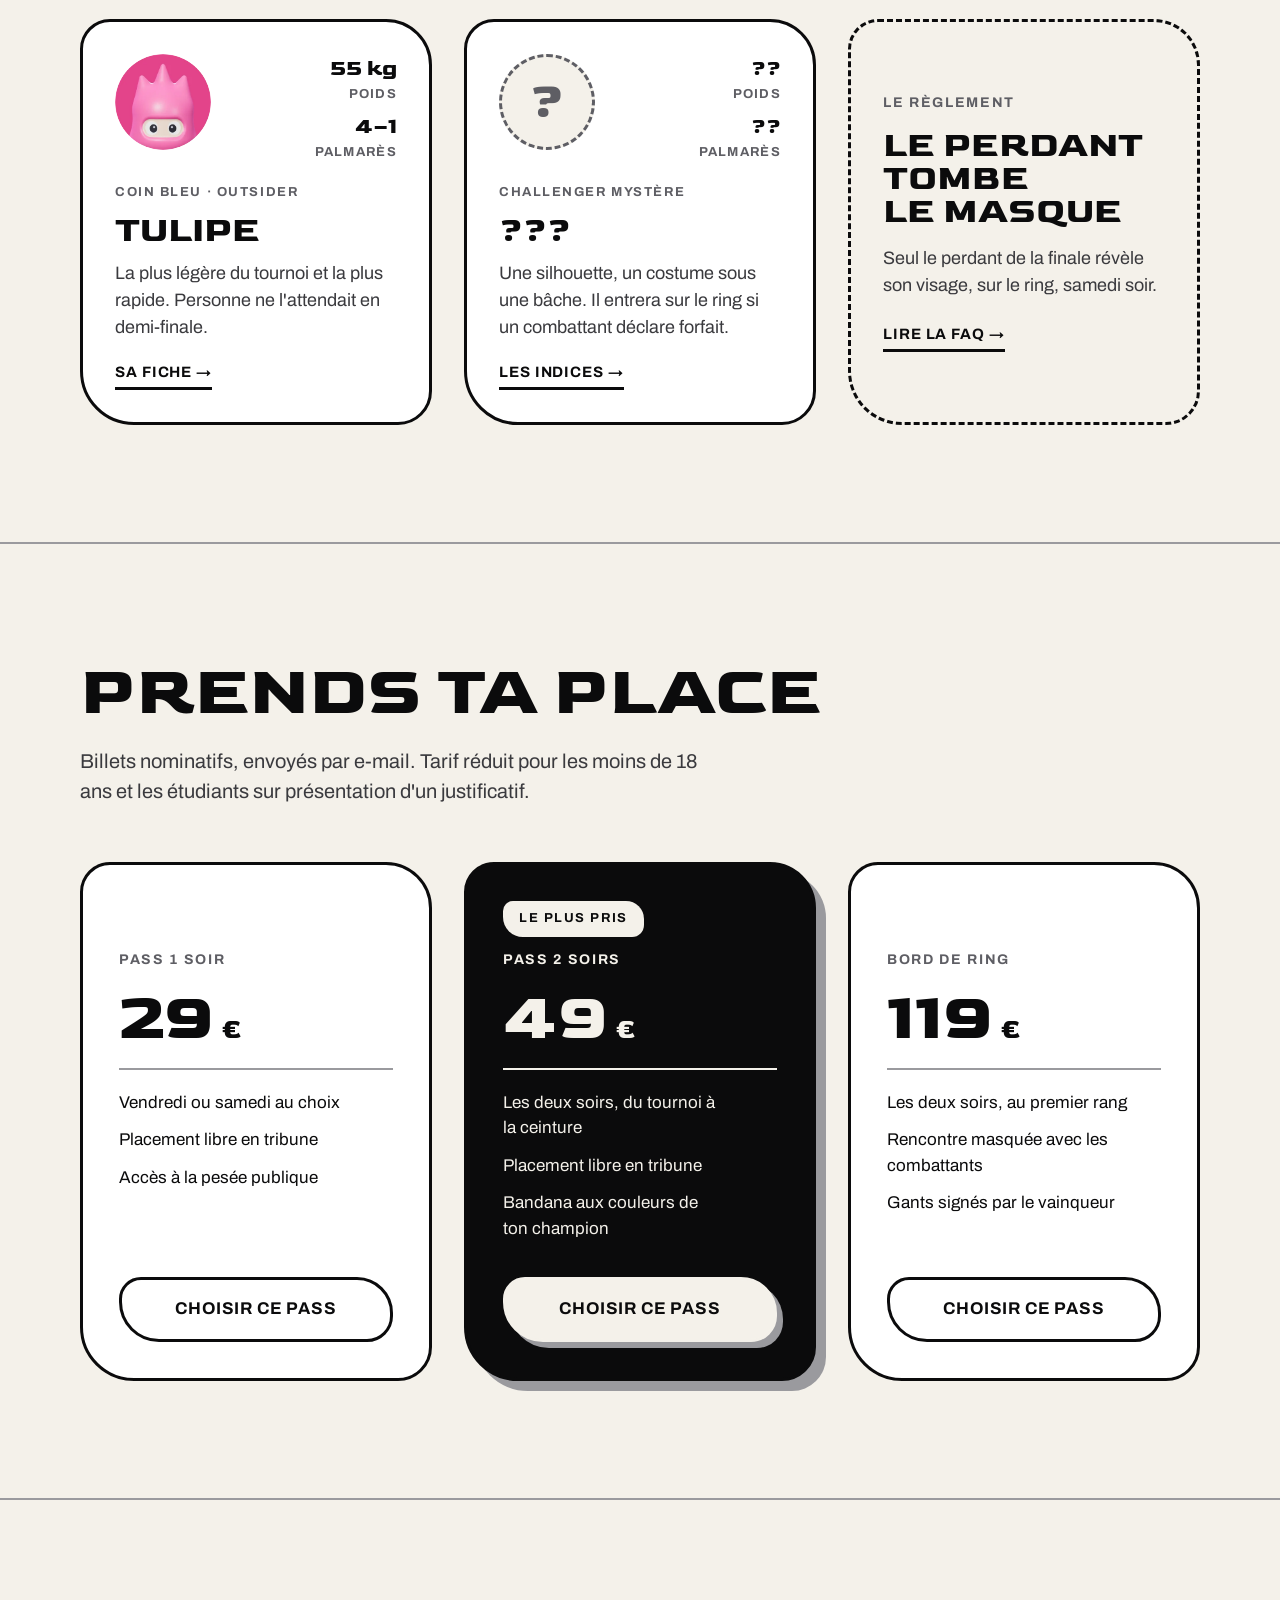
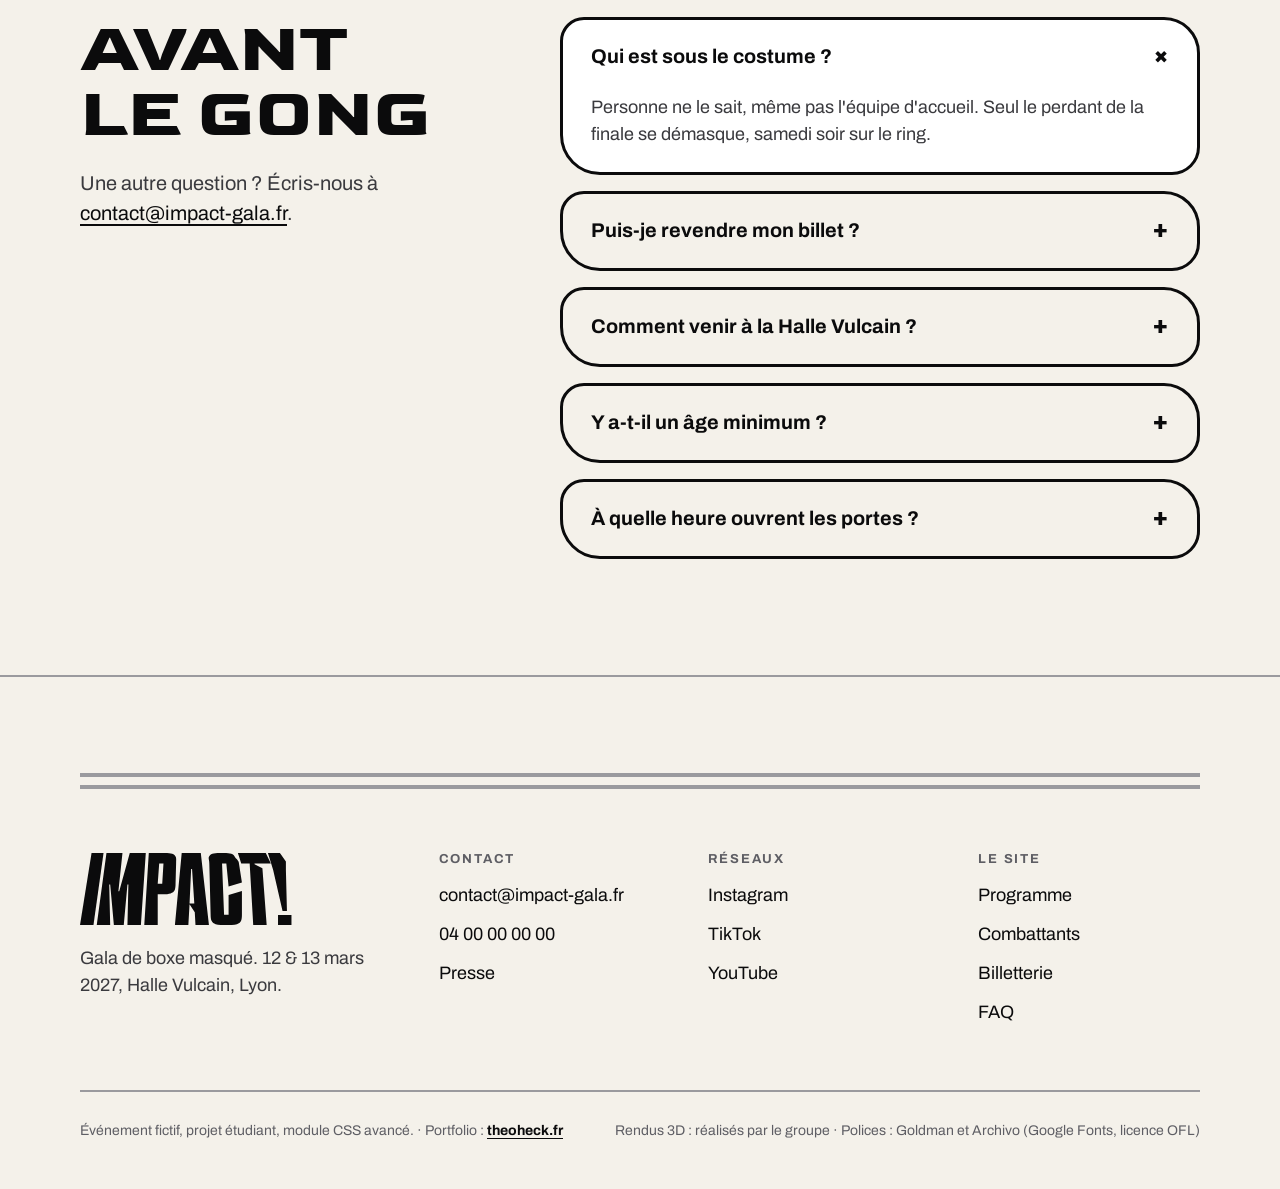
==== commit cf6f851c: "Titre dans le hero, tokens sémantiques, commentaires" ====
--- a/index.html
+++ b/index.html
@@ -26,9 +26,7 @@
   <a class="skip-link" href="#contenu">Aller au contenu</a>
 
   <header class="site-header">
-    <h1 class="site-header__brand" id="hero-titre">
-      <a href="index.html" class="site-header__logo"><svg class="logo" viewBox="0 0 117.641 40" aria-hidden="true" focusable="false"><use href="#logo-impact"/></svg><span class="u-visually-hidden">Impact! Gala de boxe masqué</span></a>
-    </h1>
+    <a href="index.html" class="site-header__logo"><svg class="logo" viewBox="0 0 117.641 40" aria-hidden="true" focusable="false"><use href="#logo-impact"/></svg><span class="u-visually-hidden">Impact!, accueil</span></a>
 
     <button class="btn btn--small btn--ghost site-header__menu" type="button" popovertarget="menu-principal">Menu</button>
 
@@ -54,6 +52,7 @@
   <main id="contenu">
 
     <section class="hero" aria-labelledby="hero-titre">
+      <h1 class="hero__title" id="hero-titre"><span class="u-visually-hidden">Impact!, </span>Gala de boxe masqué</h1>
       <p class="hero__date label">
         <time datetime="2027-03-12">12</time> &amp; <time datetime="2027-03-13">13 mars 2027</time> · Halle Vulcain, Lyon
       </p>
